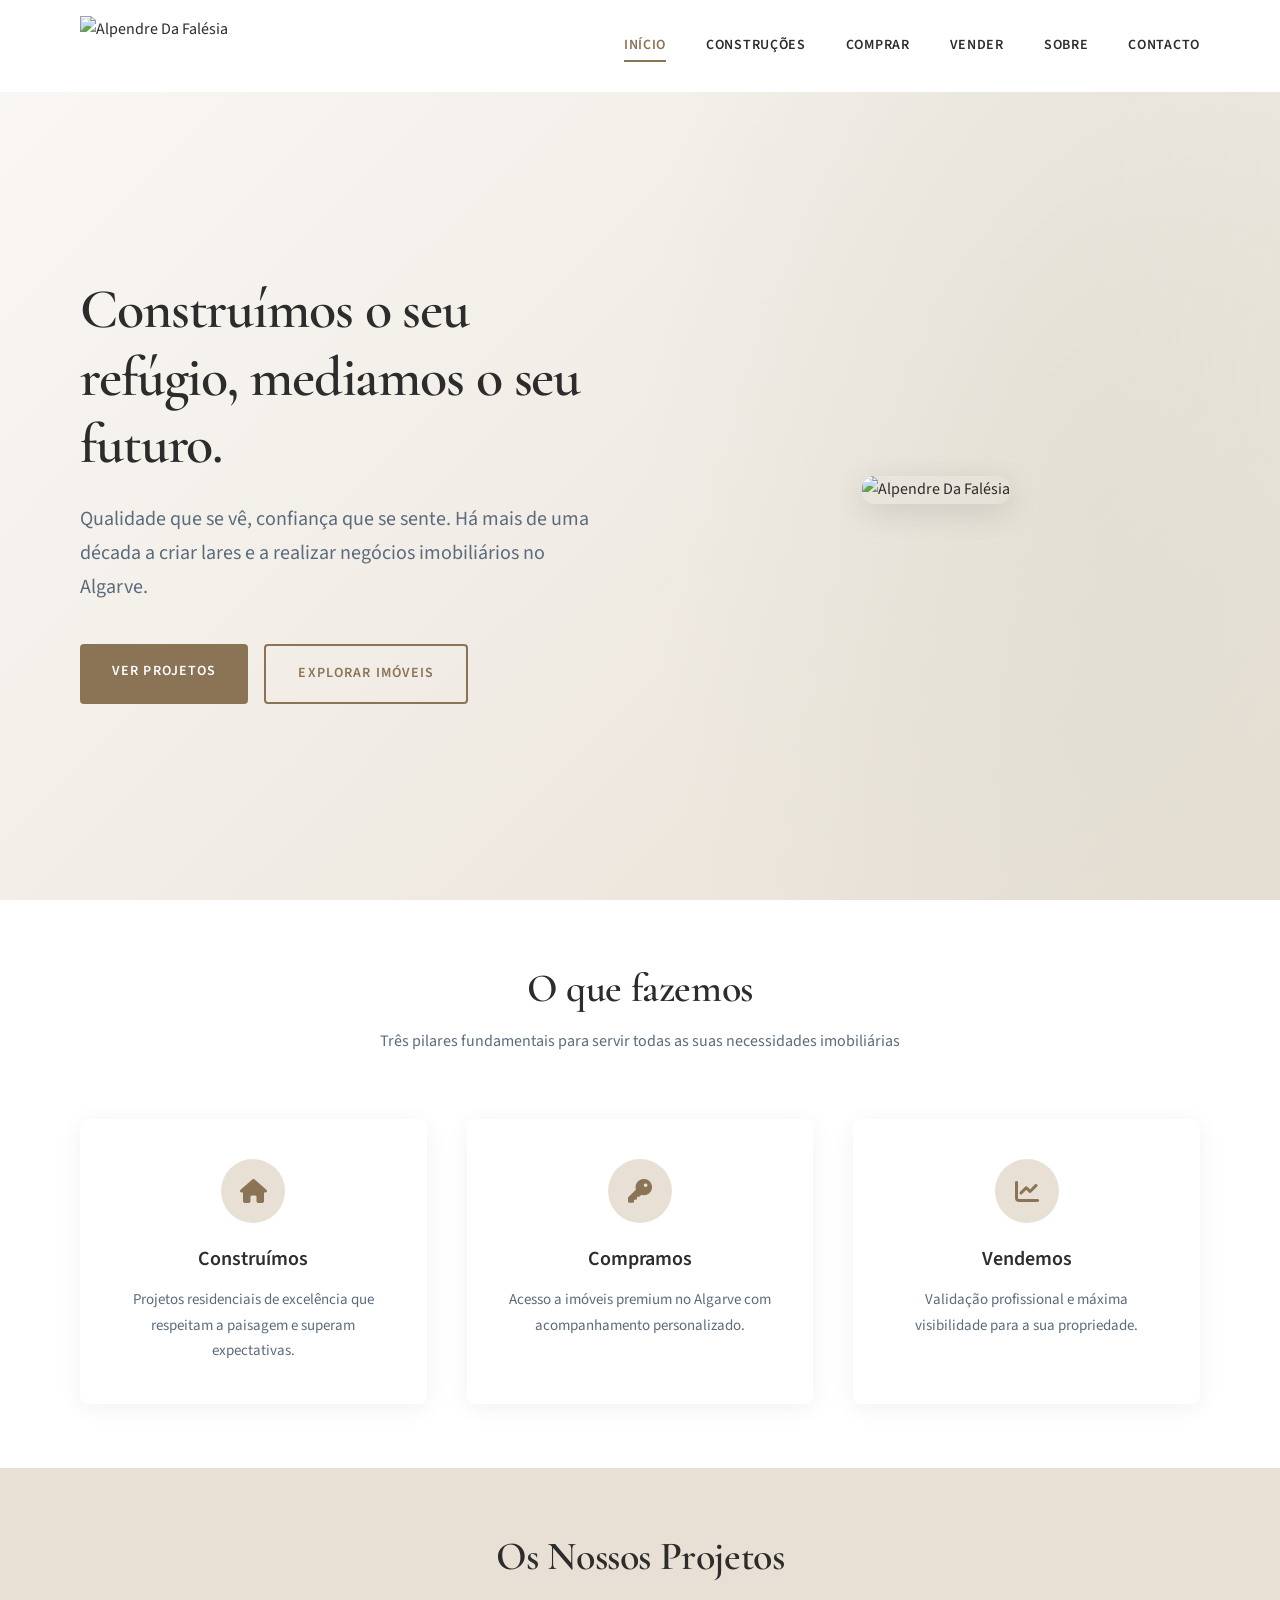
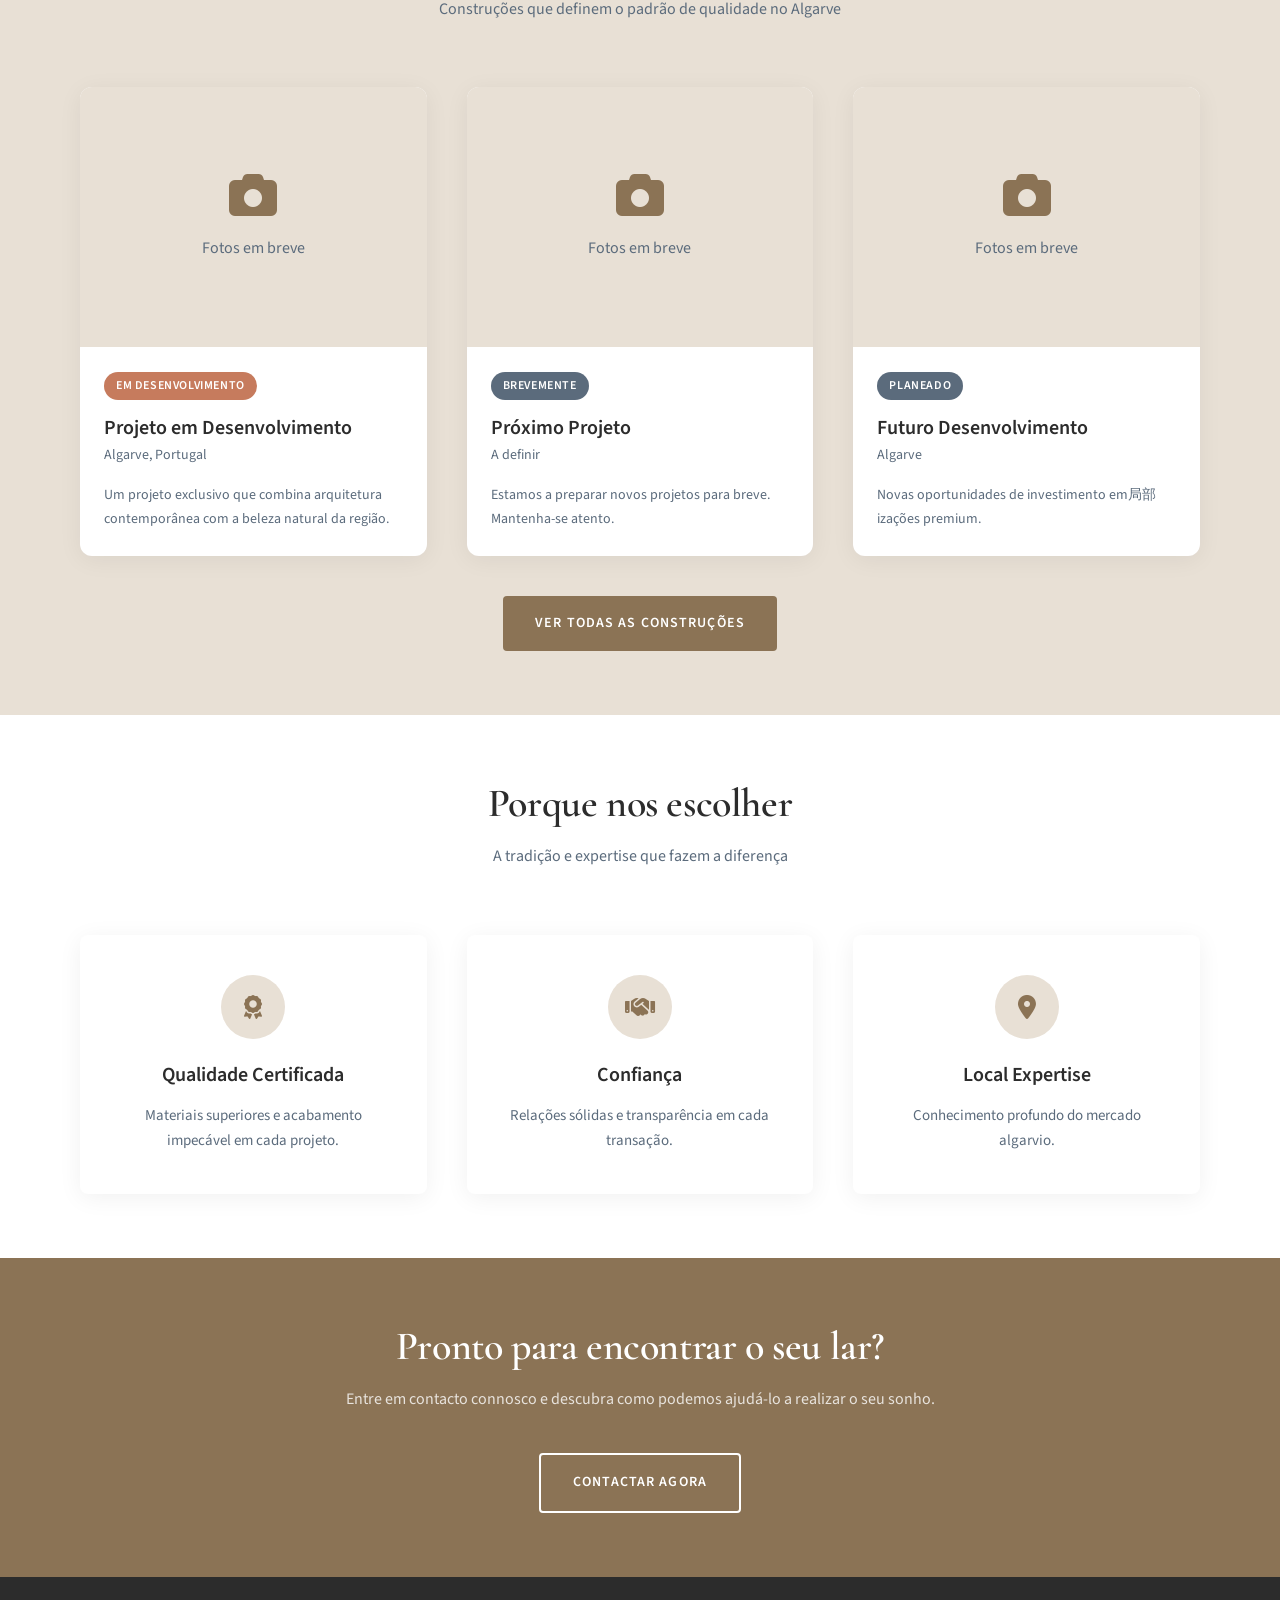
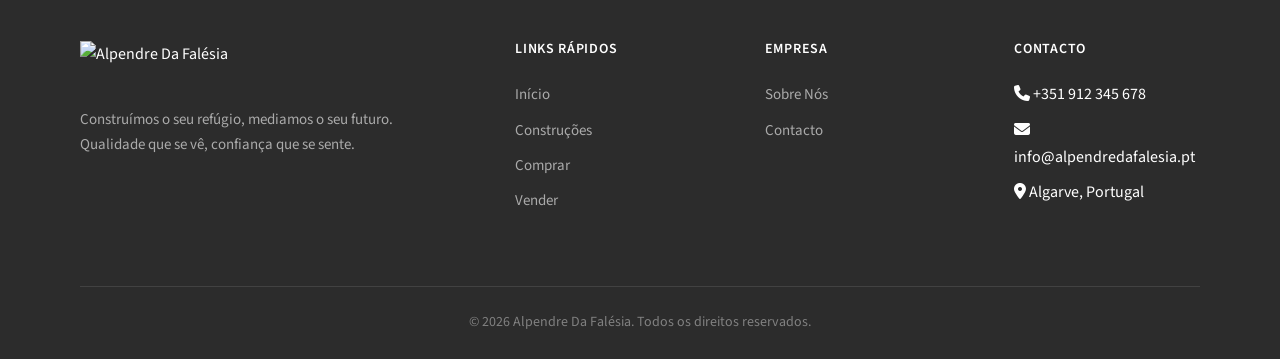
==== index.html @ 4890cd34 "Website completo - Alpendre Da Falésia" ====
<!DOCTYPE html>
<html lang="pt-PT">
<head>
    <meta charset="UTF-8">
    <meta name="viewport" content="width=device-width, initial-scale=1.0">
    <title>Alpendre Da Falésia | Tradição e Excelência Imobiliária</title>
    <meta name="description" content="Alpendre Da Falésia - Construímos o seu refúgio, mediamos o seu futuro. Imobiliária premium no Algarve, Portugal.">
    <link rel="preconnect" href="https://fonts.googleapis.com">
    <link rel="preconnect" href="https://fonts.gstatic.com" crossorigin>
    <link href="https://fonts.googleapis.com/css2?family=Cormorant+Garamond:wght@500;600&family=Source+Sans+3:wght@400;600&display=swap" rel="stylesheet">
    <link rel="stylesheet" href="https://cdnjs.cloudflare.com/ajax/libs/font-awesome/6.4.0/css/all.min.css">
    <link rel="stylesheet" href="assets/css/style.css">
</head>
<body>
    <header id="header" class="header">
        <div class="nav-container">
            <a href="index.html" class="logo">
                <img src="assets/images/logo.png" alt="Alpendre Da Falésia">
            </a>
            <nav class="nav-links">
                <a href="index.html" class="active">Início</a>
                <a href="constructions.html">Construções</a>
                <a href="buy.html">Comprar</a>
                <a href="sell.html">Vender</a>
                <a href="about.html">Sobre</a>
                <a href="contact.html">Contacto</a>
            </nav>
            <div class="menu-toggle">
                <span></span>
                <span></span>
                <span></span>
            </div>
        </div>
    </header>

    <!-- Mobile Navigation -->
    <nav class="mobile-nav">
        <span class="mobile-close">&times;</span>
        <a href="index.html">Início</a>
        <a href="constructions.html">Construções</a>
        <a href="buy.html">Comprar</a>
        <a href="sell.html">Vender</a>
        <a href="about.html">Sobre</a>
        <a href="contact.html">Contacto</a>
    </nav>

    <!-- Hero Section -->
    <section class="hero">
        <div class="hero-content">
            <div class="hero-text">
                <h1>Construímos o seu refúgio, mediamos o seu futuro.</h1>
                <p class="tagline">Qualidade que se vê, confiança que se sente. Há mais de uma década a criar lares e a realizar negócios imobiliários no Algarve.</p>
                <div class="btn-group">
                    <a href="constructions.html" class="btn btn-primary">Ver Projetos</a>
                    <a href="buy.html" class="btn btn-secondary">Explorar Imóveis</a>
                </div>
            </div>
            <div class="hero-image">
                <img src="assets/images/logo.png" alt="Alpendre Da Falésia">
            </div>
        </div>
    </section>

    <!-- Service Pillars -->
    <section class="section section-white">
        <div class="container">
            <div class="section-header reveal">
                <h2>O que fazemos</h2>
                <p>Três pilares fundamentais para servir todas as suas necessidades imobiliárias</p>
            </div>
            <div class="pillars-grid">
                <div class="pillar-card reveal">
                    <div class="icon"><i class="fas fa-home"></i></div>
                    <h4>Construímos</h4>
                    <p>Projetos residenciais de excelência que respeitam a paisagem e superam expectativas.</p>
                </div>
                <div class="pillar-card reveal">
                    <div class="icon"><i class="fas fa-key"></i></div>
                    <h4>Compramos</h4>
                    <p>Acesso a imóveis premium no Algarve com acompanhamento personalizado.</p>
                </div>
                <div class="pillar-card reveal">
                    <div class="icon"><i class="fas fa-chart-line"></i></div>
                    <h4>Vendemos</h4>
                    <p>Validação profissional e máxima visibilidade para a sua propriedade.</p>
                </div>
            </div>
        </div>
    </section>

    <!-- Featured Projects -->
    <section class="section section-sand">
        <div class="container">
            <div class="section-header reveal">
                <h2>Os Nossos Projetos</h2>
                <p>Construções que definem o padrão de qualidade no Algarve</p>
            </div>
            <div class="projects-grid">
                <div class="project-card reveal">
                    <div class="image">
                        <div class="placeholder-img">
                            <i class="fas fa-camera"></i>
                            <span>Fotos em breve</span>
                        </div>
                    </div>
                    <div class="content">
                        <span class="badge badge-ongoing">Em Desenvolvimento</span>
                        <h4>Projeto em Desenvolvimento</h4>
                        <p class="location">Algarve, Portugal</p>
                        <p class="description">Um projeto exclusivo que combina arquitetura contemporânea com a beleza natural da região.</p>
                    </div>
                </div>
                <div class="project-card reveal">
                    <div class="image">
                        <div class="placeholder-img">
                            <i class="fas fa-camera"></i>
                            <span>Fotos em breve</span>
                        </div>
                    </div>
                    <div class="content">
                        <span class="badge badge-planned">Brevemente</span>
                        <h4>Próximo Projeto</h4>
                        <p class="location">A definir</p>
                        <p class="description">Estamos a preparar novos projetos para breve. Mantenha-se atento.</p>
                    </div>
                </div>
                <div class="project-card reveal">
                    <div class="image">
                        <div class="placeholder-img">
                            <i class="fas fa-camera"></i>
                            <span>Fotos em breve</span>
                        </div>
                    </div>
                    <div class="content">
                        <span class="badge badge-planned">Planeado</span>
                        <h4>Futuro Desenvolvimento</h4>
                        <p class="location">Algarve</p>
                        <p class="description">Novas oportunidades de investimento em局部izações premium.</p>
                    </div>
                </div>
            </div>
            <div class="text-center mt-lg reveal">
                <a href="constructions.html" class="btn btn-primary">Ver Todas as Construções</a>
            </div>
        </div>
    </section>

    <!-- Why Choose Us -->
    <section class="section section-white">
        <div class="container">
            <div class="section-header reveal">
                <h2>Porque nos escolher</h2>
                <p>A tradição e expertise que fazem a diferença</p>
            </div>
            <div class="pillars-grid">
                <div class="pillar-card reveal">
                    <div class="icon"><i class="fas fa-award"></i></div>
                    <h4>Qualidade Certificada</h4>
                    <p>Materiais superiores e acabamento impecável em cada projeto.</p>
                </div>
                <div class="pillar-card reveal">
                    <div class="icon"><i class="fas fa-handshake"></i></div>
                    <h4>Confiança</h4>
                    <p>Relações sólidas e transparência em cada transação.</p>
                </div>
                <div class="pillar-card reveal">
                    <div class="icon"><i class="fas fa-map-marker-alt"></i></div>
                    <h4>Local Expertise</h4>
                    <p>Conhecimento profundo do mercado algarvio.</p>
                </div>
            </div>
        </div>
    </section>

    <!-- CTA Section -->
    <section class="cta-section">
        <div class="container">
            <h2>Pronto para encontrar o seu lar?</h2>
            <p>Entre em contacto connosco e descubra como podemos ajudá-lo a realizar o seu sonho.</p>
            <a href="contact.html" class="btn btn-secondary" style="border-color: white; color: white;">Contactar Agora</a>
        </div>
    </section>

    <!-- Footer -->
    <footer class="footer">
        <div class="container">
            <div class="footer-grid">
                <div class="footer-brand">
                    <img src="assets/images/logo.png" alt="Alpendre Da Falésia" style="height: 50px; margin-bottom: 16px;">
                    <p>Construímos o seu refúgio, mediamos o seu futuro. Qualidade que se vê, confiança que se sente.</p>
                </div>
                <div class="footer-col">
                    <h5>Links Rápidos</h5>
                    <ul>
                        <li><a href="index.html">Início</a></li>
                        <li><a href="constructions.html">Construções</a></li>
                        <li><a href="buy.html">Comprar</a></li>
                        <li><a href="sell.html">Vender</a></li>
                    </ul>
                </div>
                <div class="footer-col">
                    <h5>Empresa</h5>
                    <ul>
                        <li><a href="about.html">Sobre Nós</a></li>
                        <li><a href="contact.html">Contacto</a></li>
                    </ul>
                </div>
                <div class="footer-col">
                    <h5>Contacto</h5>
                    <ul>
                        <li><i class="fas fa-phone"></i> +351 912 345 678</li>
                        <li><i class="fas fa-envelope"></i> info@alpendredafalesia.pt</li>
                        <li><i class="fas fa-map-marker-alt"></i> Algarve, Portugal</li>
                    </ul>
                </div>
            </div>
            <div class="footer-bottom">
                <p>&copy; <span id="currentYear">2024</span> Alpendre Da Falésia. Todos os direitos reservados.</p>
            </div>
        </div>
    </footer>

    <script src="assets/js/main.js"></script>
</body>
</html>
---- assets/css/style.css ----
/* ========================================
   ALPENDRE DA FALÉSIA - Main Stylesheet
   ======================================== */

/* CSS Variables */
:root {
  --color-charcoal: #2C2C2C;
  --color-stone: #8B7355;
  --color-sand: #E8E0D5;
  --color-white: #FFFFFF;
  --color-sea-mist: #A8B5A0;
  --color-terracotta: #C67B5D;
  --color-slate: #5B6B7C;
  --color-ivory: #FAF8F5;

  --space-xs: 8px;
  --space-sm: 16px;
  --space-md: 24px;
  --space-lg: 40px;
  --space-xl: 64px;
  --space-2xl: 96px;
  --space-3xl: 128px;

  --font-heading: 'Cormorant Garamond', Georgia, serif;
  --font-body: 'Source Sans 3', 'Helvetica Neue', sans-serif;

  --shadow-card: 0 4px 24px rgba(0,0,0,0.06);
  --shadow-hover: 0 8px 32px rgba(0,0,0,0.12);
  --radius-sm: 4px;
  --radius-md: 8px;
  --radius-lg: 12px;
}

/* Reset & Base */
*, *::before, *::after {
  box-sizing: border-box;
  margin: 0;
  padding: 0;
}

html {
  scroll-behavior: smooth;
}

body {
  font-family: var(--font-body);
  font-size: 16px;
  line-height: 1.7;
  color: var(--color-charcoal);
  background: var(--color-ivory);
  -webkit-font-smoothing: antialiased;
}

img {
  max-width: 100%;
  height: auto;
  display: block;
}

a {
  text-decoration: none;
  color: inherit;
}

ul, ol {
  list-style: none;
}

/* Typography */
h1, h2, h3, h4, h5, h6 {
  font-family: var(--font-heading);
  font-weight: 600;
  line-height: 1.2;
  color: var(--color-charcoal);
}

h1 { font-size: 3.5rem; letter-spacing: -0.02em; }
h2 { font-size: 2.5rem; letter-spacing: -0.01em; }
h3 { font-size: 1.75rem; }
h4 { font-size: 1.25rem; font-family: var(--font-body); font-weight: 600; }

.container {
  max-width: 1280px;
  margin: 0 auto;
  padding: 0 80px;
}

@media (max-width: 1199px) {
  .container { padding: 0 48px; }
}

@media (max-width: 767px) {
  .container { padding: 0 24px; }
  h1 { font-size: 2.25rem; }
  h2 { font-size: 1.75rem; }
  h3 { font-size: 1.25rem; }
}

/* ========================================
   HEADER & NAVIGATION
   ======================================== */
.header {
  position: fixed;
  top: 0;
  left: 0;
  right: 0;
  z-index: 1000;
  background: var(--color-white);
  transition: box-shadow 0.3s ease;
}

.header.scrolled {
  box-shadow: 0 2px 20px rgba(0,0,0,0.08);
}

.nav-container {
  display: flex;
  align-items: center;
  justify-content: space-between;
  padding: var(--space-sm) 80px;
}

.logo img {
  height: 60px;
  width: auto;
}

.nav-links {
  display: flex;
  gap: var(--space-lg);
}

.nav-links a {
  font-size: 0.875rem;
  font-weight: 600;
  text-transform: uppercase;
  letter-spacing: 0.05em;
  color: var(--color-charcoal);
  position: relative;
  padding: 4px 0;
  transition: color 0.2s;
}

.nav-links a::after {
  content: '';
  position: absolute;
  bottom: 0;
  left: 0;
  width: 0;
  height: 2px;
  background: var(--color-stone);
  transition: width 0.3s ease;
}

.nav-links a:hover,
.nav-links a.active {
  color: var(--color-stone);
}

.nav-links a:hover::after,
.nav-links a.active::after {
  width: 100%;
}

/* Mobile Menu */
.menu-toggle {
  display: none;
  flex-direction: column;
  gap: 5px;
  cursor: pointer;
  padding: 8px;
}

.menu-toggle span {
  display: block;
  width: 24px;
  height: 2px;
  background: var(--color-charcoal);
  transition: all 0.3s;
}

.mobile-nav {
  display: none;
  position: fixed;
  top: 0;
  left: 0;
  right: 0;
  bottom: 0;
  background: var(--color-white);
  flex-direction: column;
  align-items: center;
  justify-content: center;
  gap: var(--space-lg);
  z-index: 999;
}

.mobile-nav.active {
  display: flex;
}

.mobile-nav a {
  font-size: 1.5rem;
  font-family: var(--font-heading);
  font-weight: 600;
  text-transform: uppercase;
  letter-spacing: 0.05em;
}

.mobile-close {
  position: absolute;
  top: 24px;
  right: 24px;
  font-size: 2rem;
  cursor: pointer;
  color: var(--color-charcoal);
}

@media (max-width: 900px) {
  .nav-links { display: none; }
  .menu-toggle { display: flex; }
}

/* ========================================
   BUTTONS
   ======================================== */
.btn {
  display: inline-block;
  padding: 16px 32px;
  font-family: var(--font-body);
  font-size: 0.875rem;
  font-weight: 600;
  text-transform: uppercase;
  letter-spacing: 0.08em;
  border-radius: var(--radius-sm);
  cursor: pointer;
  transition: all 0.2s ease;
  border: none;
  text-align: center;
}

.btn-primary {
  background: var(--color-stone);
  color: var(--color-white);
}

.btn-primary:hover {
  background: #7a6548;
  box-shadow: 0 4px 16px rgba(139,115,85,0.3);
}

.btn-secondary {
  background: transparent;
  color: var(--color-stone);
  border: 2px solid var(--color-stone);
}

.btn-secondary:hover {
  background: var(--color-stone);
  color: var(--color-white);
}

.btn-group {
  display: flex;
  gap: var(--space-sm);
  flex-wrap: wrap;
}

/* ========================================
   HERO SECTION
   ======================================== */
.hero {
  min-height: 100vh;
  display: flex;
  align-items: center;
  padding-top: 80px;
  background: linear-gradient(135deg, var(--color-ivory) 0%, var(--color-sand) 100%);
  position: relative;
  overflow: hidden;
}

.hero::before {
  content: '';
  position: absolute;
  top: -50%;
  right: -20%;
  width: 70%;
  height: 200%;
  background: radial-gradient(ellipse, rgba(168,181,160,0.15) 0%, transparent 70%);
  pointer-events: none;
}

.hero-content {
  max-width: 1280px;
  margin: 0 auto;
  padding: var(--space-2xl) 80px;
  display: grid;
  grid-template-columns: 1fr 1fr;
  gap: var(--space-xl);
  align-items: center;
}

.hero-text h1 {
  margin-bottom: var(--space-md);
  opacity: 0;
  transform: translateY(30px);
  animation: fadeUp 0.8s ease forwards;
}

.hero-text .tagline {
  font-size: 1.25rem;
  color: var(--color-slate);
  margin-bottom: var(--space-lg);
  opacity: 0;
  transform: translateY(30px);
  animation: fadeUp 0.8s ease 0.1s forwards;
}

.hero-text .btn-group {
  opacity: 0;
  transform: translateY(30px);
  animation: fadeUp 0.8s ease 0.2s forwards;
}

.hero-image {
  display: flex;
  justify-content: center;
  align-items: center;
  opacity: 0;
  transform: translateX(30px);
  animation: fadeRight 0.8s ease 0.3s forwards;
}

.hero-image img {
  max-width: 100%;
  border-radius: var(--radius-lg);
  box-shadow: var(--shadow-hover);
}

@keyframes fadeUp {
  to {
    opacity: 1;
    transform: translateY(0);
  }
}

@keyframes fadeRight {
  to {
    opacity: 1;
    transform: translateX(0);
  }
}

@media (max-width: 900px) {
  .hero-content {
    grid-template-columns: 1fr;
    padding: var(--space-xl) 24px;
    text-align: center;
  }

  .hero-image {
    order: -1;
  }

  .hero-image img {
    max-width: 80%;
  }

  .btn-group {
    justify-content: center;
  }
}

/* ========================================
   SECTION STYLES
   ======================================== */
.section {
  padding: var(--space-xl) 0;
}

.section-white {
  background: var(--color-white);
}

.section-sand {
  background: var(--color-sand);
}

.section-header {
  text-align: center;
  margin-bottom: var(--space-xl);
}

.section-header h2 {
  margin-bottom: var(--space-sm);
}

.section-header p {
  color: var(--color-slate);
  max-width: 600px;
  margin: 0 auto;
}

/* ========================================
   SERVICE PILLARS
   ======================================== */
.pillars-grid {
  display: grid;
  grid-template-columns: repeat(3, 1fr);
  gap: var(--space-lg);
}

.pillar-card {
  background: var(--color-white);
  border-radius: var(--radius-md);
  padding: var(--space-lg);
  text-align: center;
  box-shadow: var(--shadow-card);
  transition: all 0.3s ease;
}

.pillar-card:hover {
  transform: translateY(-4px);
  box-shadow: var(--shadow-hover);
}

.pillar-card .icon {
  width: 64px;
  height: 64px;
  background: var(--color-sand);
  border-radius: 50%;
  display: flex;
  align-items: center;
  justify-content: center;
  margin: 0 auto var(--space-md);
  color: var(--color-stone);
  font-size: 1.5rem;
}

.pillar-card h4 {
  margin-bottom: var(--space-sm);
}

.pillar-card p {
  color: var(--color-slate);
  font-size: 0.9375rem;
}

@media (max-width: 900px) {
  .pillars-grid {
    grid-template-columns: 1fr;
    gap: var(--space-md);
  }
}

/* ========================================
   PROJECT CARDS
   ======================================== */
.projects-grid {
  display: grid;
  grid-template-columns: repeat(3, 1fr);
  gap: var(--space-lg);
}

.project-card {
  background: var(--color-white);
  border-radius: var(--radius-lg);
  overflow: hidden;
  box-shadow: var(--shadow-card);
  transition: all 0.3s ease;
}

.project-card:hover {
  transform: translateY(-4px);
  box-shadow: var(--shadow-hover);
}

.project-card .image {
  aspect-ratio: 4/3;
  background: var(--color-sand);
  display: flex;
  align-items: center;
  justify-content: center;
  overflow: hidden;
}

.project-card .image img {
  width: 100%;
  height: 100%;
  object-fit: cover;
  transition: transform 0.3s ease;
}

.project-card:hover .image img {
  transform: scale(1.03);
}

.project-card .placeholder-img {
  display: flex;
  flex-direction: column;
  align-items: center;
  justify-content: center;
  color: var(--color-slate);
  padding: var(--space-md);
  text-align: center;
  background: var(--color-sand);
  width: 100%;
  height: 100%;
}

.project-card .placeholder-img i {
  font-size: 3rem;
  margin-bottom: var(--space-sm);
  color: var(--color-stone);
}

.project-card .content {
  padding: var(--space-md);
}

.project-card .badge {
  display: inline-block;
  padding: 4px 12px;
  border-radius: 20px;
  font-size: 0.75rem;
  font-weight: 600;
  text-transform: uppercase;
  letter-spacing: 0.05em;
  margin-bottom: var(--space-sm);
}

.badge-completed {
  background: var(--color-sea-mist);
  color: var(--color-white);
}

.badge-ongoing {
  background: var(--color-terracotta);
  color: var(--color-white);
}

.badge-planned {
  background: var(--color-slate);
  color: var(--color-white);
}

.project-card h4 {
  margin-bottom: 4px;
}

.project-card .location {
  color: var(--color-slate);
  font-size: 0.875rem;
  margin-bottom: var(--space-sm);
}

.project-card .description {
  color: var(--color-slate);
  font-size: 0.875rem;
  display: -webkit-box;
  -webkit-line-clamp: 2;
  -webkit-box-orient: vertical;
  overflow: hidden;
}

@media (max-width: 900px) {
  .projects-grid {
    grid-template-columns: 1fr;
  }
}

/* ========================================
   CONTACT INFO
   ======================================== */
.contact-info {
  display: grid;
  grid-template-columns: repeat(3, 1fr);
  gap: var(--space-lg);
  text-align: center;
}

.contact-item {
  padding: var(--space-md);
}

.contact-item .icon {
  width: 56px;
  height: 56px;
  background: var(--color-stone);
  color: var(--color-white);
  border-radius: 50%;
  display: flex;
  align-items: center;
  justify-content: center;
  margin: 0 auto var(--space-sm);
  font-size: 1.25rem;
}

.contact-item h4 {
  margin-bottom: var(--space-xs);
}

.contact-item p {
  color: var(--color-slate);
}

@media (max-width: 767px) {
  .contact-info {
    grid-template-columns: 1fr;
  }
}

/* ========================================
   FORMS
   ======================================== */
.form-group {
  margin-bottom: var(--space-md);
}

.form-group label {
  display: block;
  font-size: 0.875rem;
  font-weight: 600;
  text-transform: uppercase;
  letter-spacing: 0.05em;
  color: var(--color-slate);
  margin-bottom: var(--space-xs);
}

.form-group input,
.form-group textarea,
.form-group select {
  width: 100%;
  padding: 16px;
  font-family: var(--font-body);
  font-size: 1rem;
  border: 1px solid #DDD;
  border-radius: var(--radius-sm);
  background: var(--color-white);
  transition: border-color 0.2s;
}

.form-group input:focus,
.form-group textarea:focus,
.form-group select:focus {
  outline: none;
  border-color: var(--color-stone);
  box-shadow: 0 0 0 2px rgba(139,115,85,0.1);
}

.form-group textarea {
  min-height: 120px;
  resize: vertical;
}

/* ========================================
   PROPERTY CARDS
   ======================================== */
.properties-grid {
  display: grid;
  grid-template-columns: repeat(3, 1fr);
  gap: var(--space-lg);
}

.property-card {
  background: var(--color-white);
  border-radius: var(--radius-lg);
  overflow: hidden;
  box-shadow: var(--shadow-card);
  transition: all 0.3s ease;
}

.property-card:hover {
  transform: translateY(-4px);
  box-shadow: var(--shadow-hover);
}

.property-card .image {
  aspect-ratio: 4/3;
  background: var(--color-sand);
  position: relative;
  overflow: hidden;
}

.property-card .image img {
  width: 100%;
  height: 100%;
  object-fit: cover;
  transition: transform 0.3s ease;
}

.property-card:hover .image img {
  transform: scale(1.03);
}

.property-card .location-badge {
  position: absolute;
  top: var(--space-sm);
  left: var(--space-sm);
  background: var(--color-charcoal);
  color: var(--color-white);
  padding: 4px 12px;
  border-radius: 20px;
  font-size: 0.75rem;
  font-weight: 600;
}

.property-card .content {
  padding: var(--space-md);
}

.property-card .price {
  font-family: var(--font-heading);
  font-size: 1.5rem;
  font-weight: 600;
  color: var(--color-stone);
  margin-bottom: var(--space-xs);
}

.property-card h4 {
  margin-bottom: 4px;
}

.property-card .meta {
  color: var(--color-slate);
  font-size: 0.875rem;
  margin-bottom: var(--space-sm);
}

@media (max-width: 900px) {
  .properties-grid {
    grid-template-columns: 1fr;
  }
}

/* ========================================
   VALUE PROPS (Sell Page)
   ======================================== */
.value-grid {
  display: grid;
  grid-template-columns: repeat(2, 1fr);
  gap: var(--space-lg);
}

.value-item {
  display: flex;
  gap: var(--space-md);
  align-items: flex-start;
}

.value-item .icon {
  flex-shrink: 0;
  width: 48px;
  height: 48px;
  background: var(--color-sand);
  border-radius: 50%;
  display: flex;
  align-items: center;
  justify-content: center;
  color: var(--color-stone);
}

.value-item h4 {
  margin-bottom: 4px;
}

.value-item p {
  color: var(--color-slate);
  font-size: 0.9375rem;
}

@media (max-width: 767px) {
  .value-grid {
    grid-template-columns: 1fr;
  }
}

/* ========================================
   FOOTER
   ======================================== */
.footer {
  background: var(--color-charcoal);
  color: var(--color-white);
  padding: var(--space-xl) 0 var(--space-md);
}

.footer-grid {
  display: grid;
  grid-template-columns: 2fr 1fr 1fr 1fr;
  gap: var(--space-xl);
  margin-bottom: var(--space-xl);
}

.footer-brand p {
  color: rgba(255,255,255,0.6);
  margin-top: var(--space-sm);
  font-size: 0.9375rem;
}

.footer-col h5 {
  color: var(--color-white);
  font-family: var(--font-body);
  font-size: 0.875rem;
  font-weight: 600;
  text-transform: uppercase;
  letter-spacing: 0.05em;
  margin-bottom: var(--space-md);
}

.footer-col ul li {
  margin-bottom: var(--space-xs);
}

.footer-col a {
  color: rgba(255,255,255,0.6);
  font-size: 0.9375rem;
  transition: color 0.2s;
}

.footer-col a:hover {
  color: var(--color-white);
}

.footer-bottom {
  border-top: 1px solid rgba(255,255,255,0.1);
  padding-top: var(--space-md);
  text-align: center;
  color: rgba(255,255,255,0.4);
  font-size: 0.875rem;
}

@media (max-width: 900px) {
  .footer-grid {
    grid-template-columns: 1fr 1fr;
    gap: var(--space-lg);
  }
}

@media (max-width: 567px) {
  .footer-grid {
    grid-template-columns: 1fr;
  }
}

/* ========================================
   PAGE HEADER (Inner Pages)
   ======================================== */
.page-header {
  padding: 160px 0 80px;
  background: var(--color-sand);
  text-align: center;
}

.page-header h1 {
  margin-bottom: var(--space-sm);
}

.page-header p {
  color: var(--color-slate);
  max-width: 600px;
  margin: 0 auto;
}

/* ========================================
   CONTENT SECTION
   ======================================== */
.content-section {
  max-width: 800px;
  margin: 0 auto;
}

.content-section h3 {
  margin-top: var(--space-xl);
  margin-bottom: var(--space-sm);
}

.content-section h3:first-child {
  margin-top: 0;
}

.content-section p {
  margin-bottom: var(--space-md);
  color: var(--color-slate);
}

/* ========================================
   CTA SECTION
   ======================================== */
.cta-section {
  background: var(--color-stone);
  color: var(--color-white);
  text-align: center;
  padding: var(--space-xl) 0;
}

.cta-section h2 {
  color: var(--color-white);
  margin-bottom: var(--space-sm);
}

.cta-section p {
  color: rgba(255,255,255,0.8);
  margin-bottom: var(--space-lg);
  max-width: 600px;
  margin-left: auto;
  margin-right: auto;
}

/* ========================================
   SCROLL ANIMATIONS
   ======================================== */
.reveal {
  opacity: 0;
  transform: translateY(20px);
  transition: opacity 0.5s ease, transform 0.5s ease;
}

.reveal.visible {
  opacity: 1;
  transform: translateY(0);
}

/* ========================================
   UTILITIES
   ======================================== */
.text-center { text-align: center; }
.mb-0 { margin-bottom: 0; }
.mb-sm { margin-bottom: var(--space-sm); }
.mb-md { margin-bottom: var(--space-md); }
.mb-lg { margin-bottom: var(--space-lg); }
.mt-lg { margin-top: var(--space-lg); }
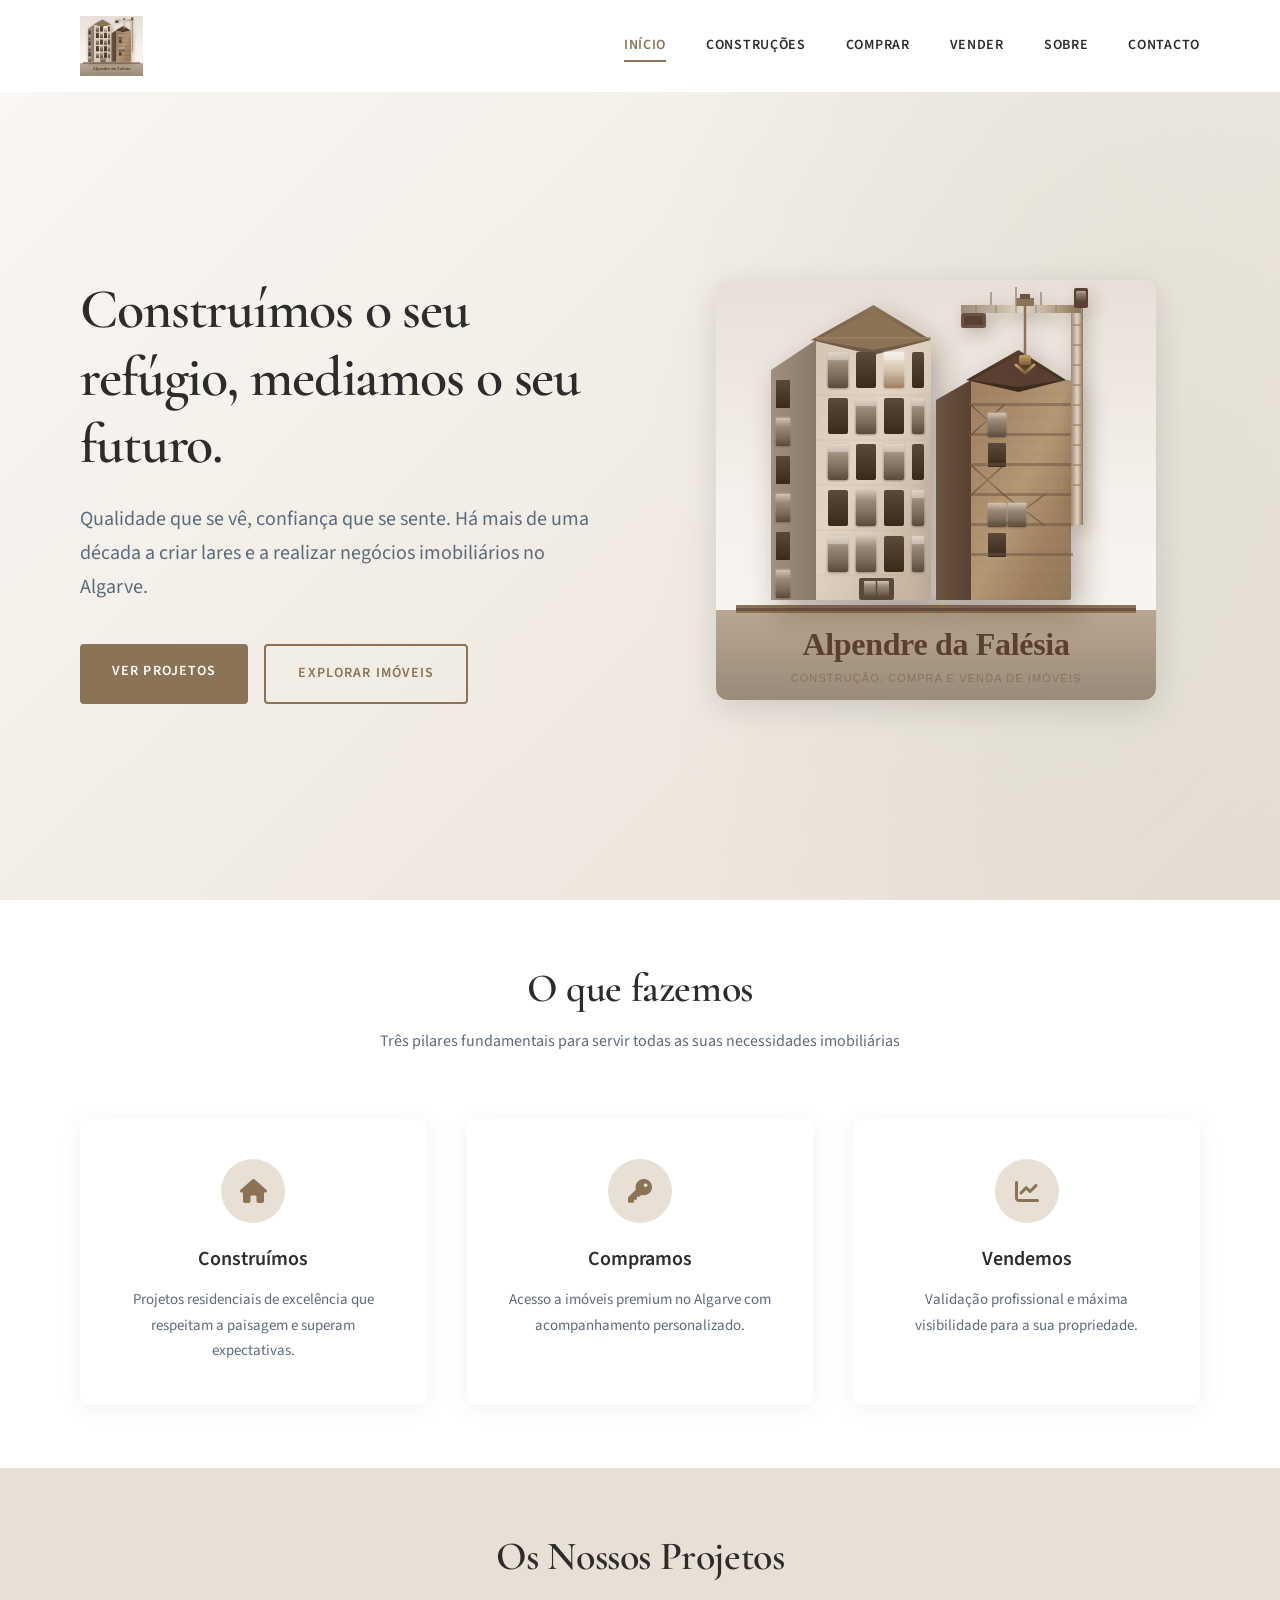
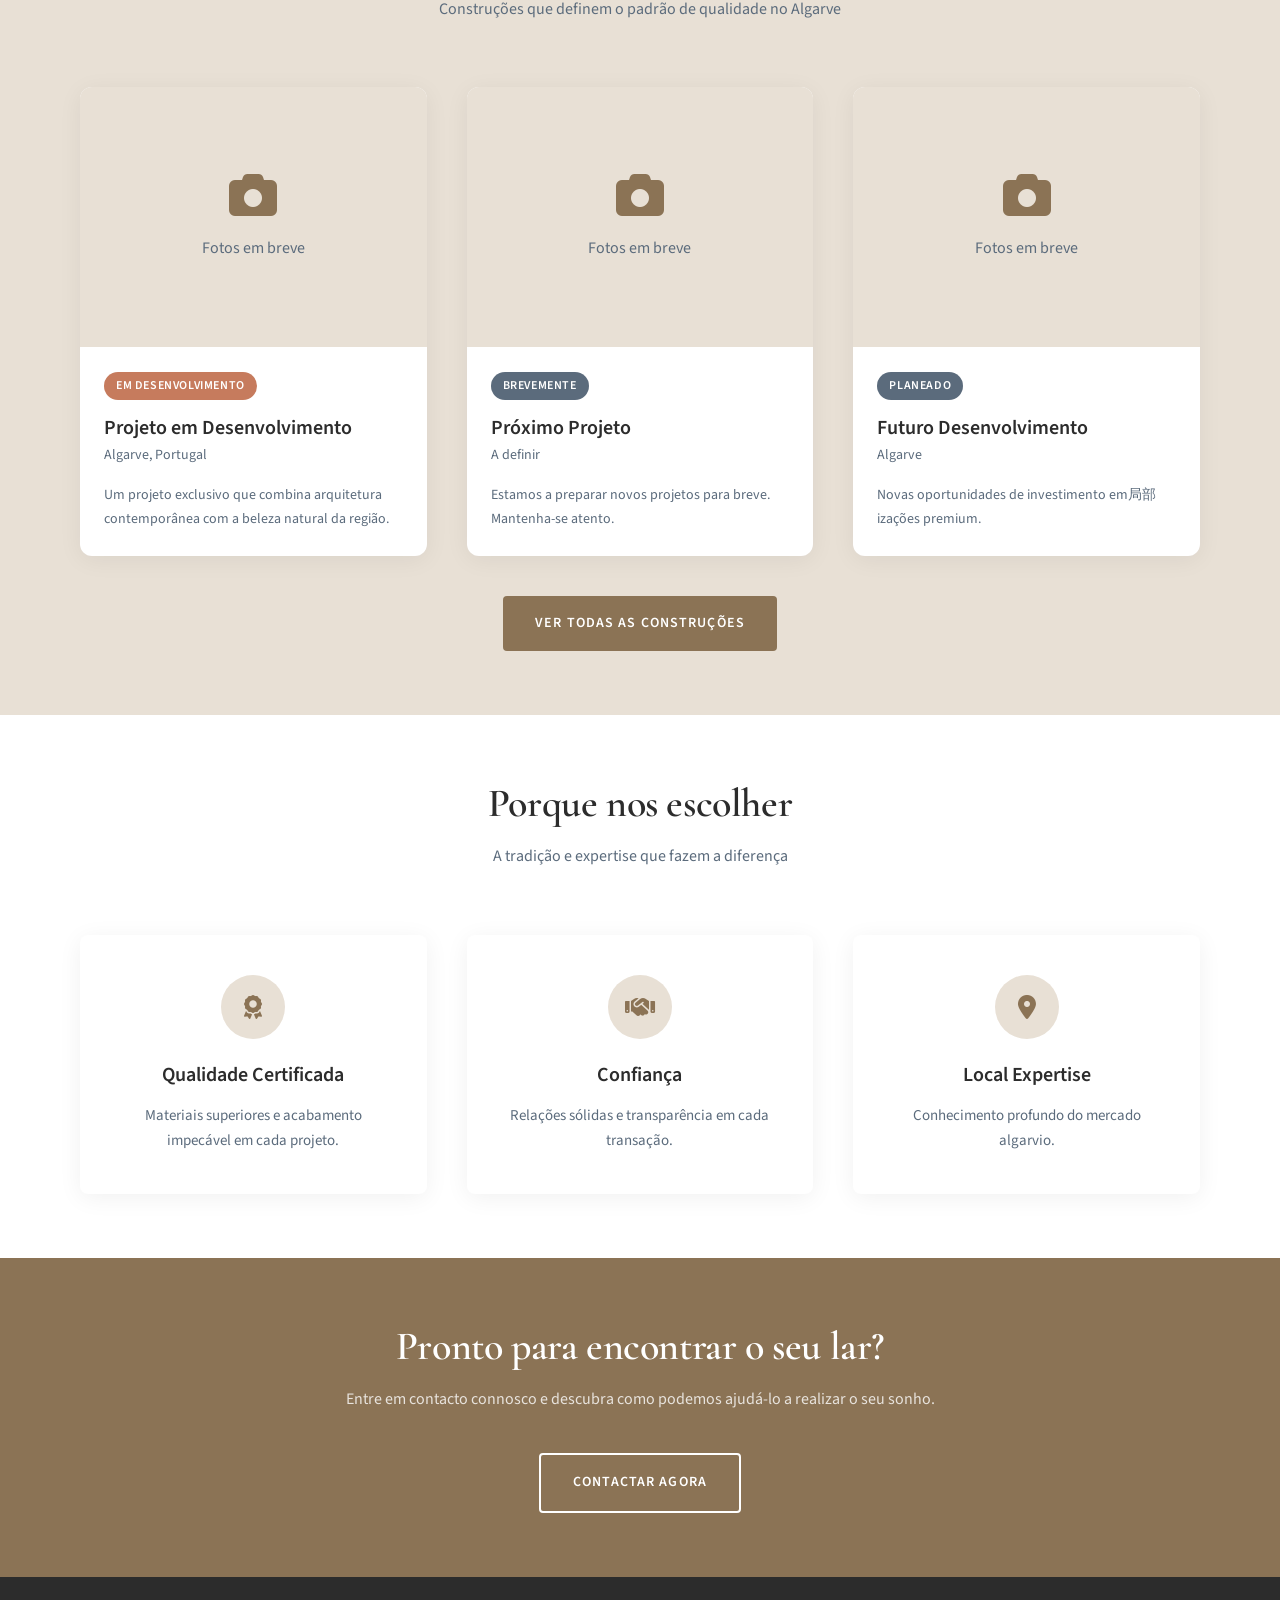
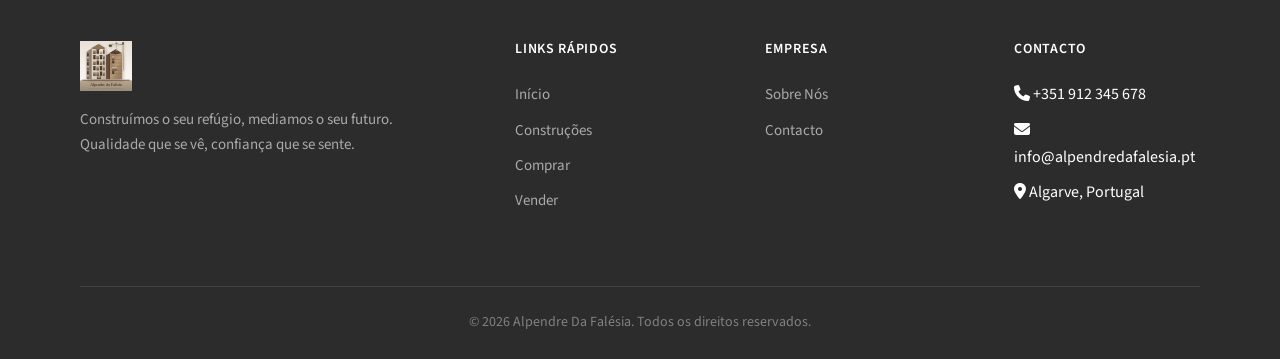
==== commit a51d45c0: "Use logo.svg instead of broken logo.png" ====
--- a/index.html
+++ b/index.html
@@ -15,7 +15,7 @@
     <header id="header" class="header">
         <div class="nav-container">
             <a href="index.html" class="logo">
-                <img src="assets/images/logo.png" alt="Alpendre Da Falésia">
+                <img src="assets/images/logo.svg" alt="Alpendre Da Falésia">
             </a>
             <nav class="nav-links">
                 <a href="index.html" class="active">Início</a>
@@ -56,7 +56,7 @@
                 </div>
             </div>
             <div class="hero-image">
-                <img src="assets/images/logo.png" alt="Alpendre Da Falésia">
+                <img src="assets/images/logo.svg" alt="Alpendre Da Falésia">
             </div>
         </div>
     </section>
@@ -186,7 +186,7 @@
         <div class="container">
             <div class="footer-grid">
                 <div class="footer-brand">
-                    <img src="assets/images/logo.png" alt="Alpendre Da Falésia" style="height: 50px; margin-bottom: 16px;">
+                    <img src="assets/images/logo.svg" alt="Alpendre Da Falésia" style="height: 50px; margin-bottom: 16px;">
                     <p>Construímos o seu refúgio, mediamos o seu futuro. Qualidade que se vê, confiança que se sente.</p>
                 </div>
                 <div class="footer-col">
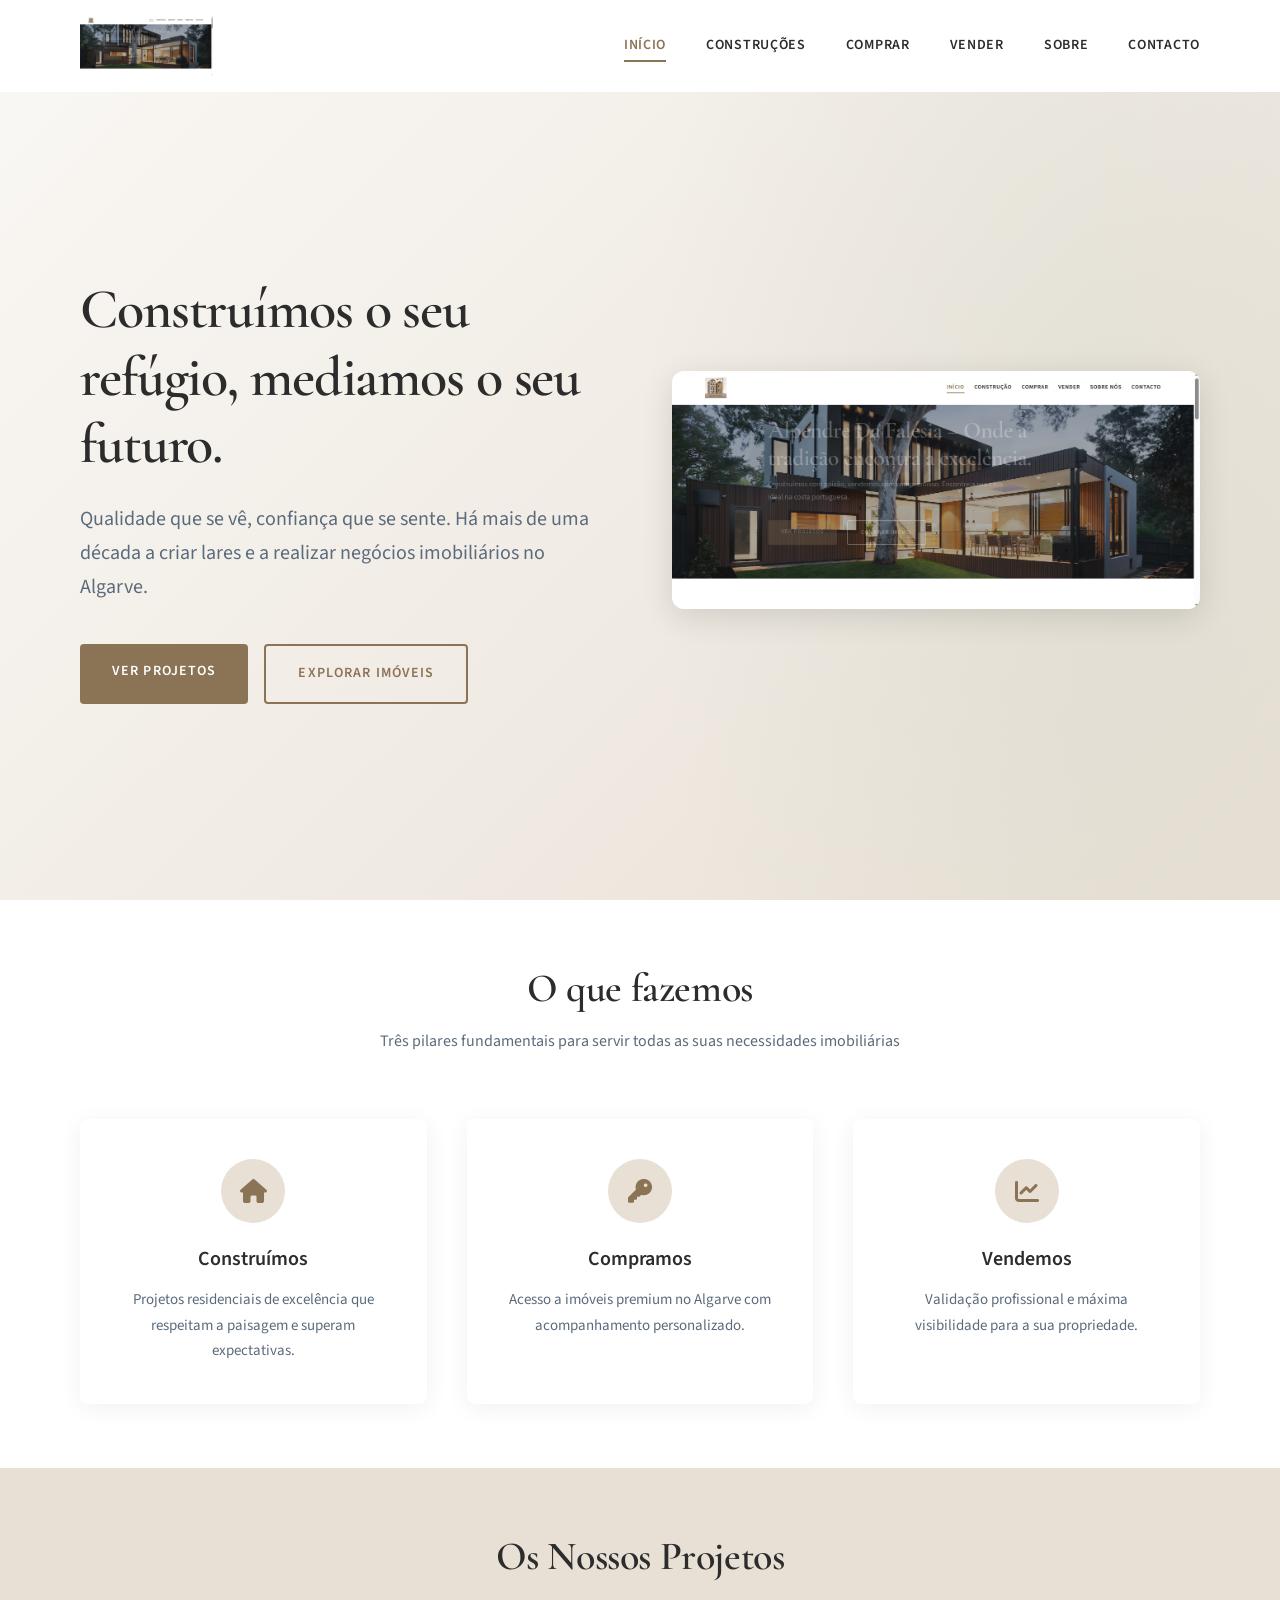
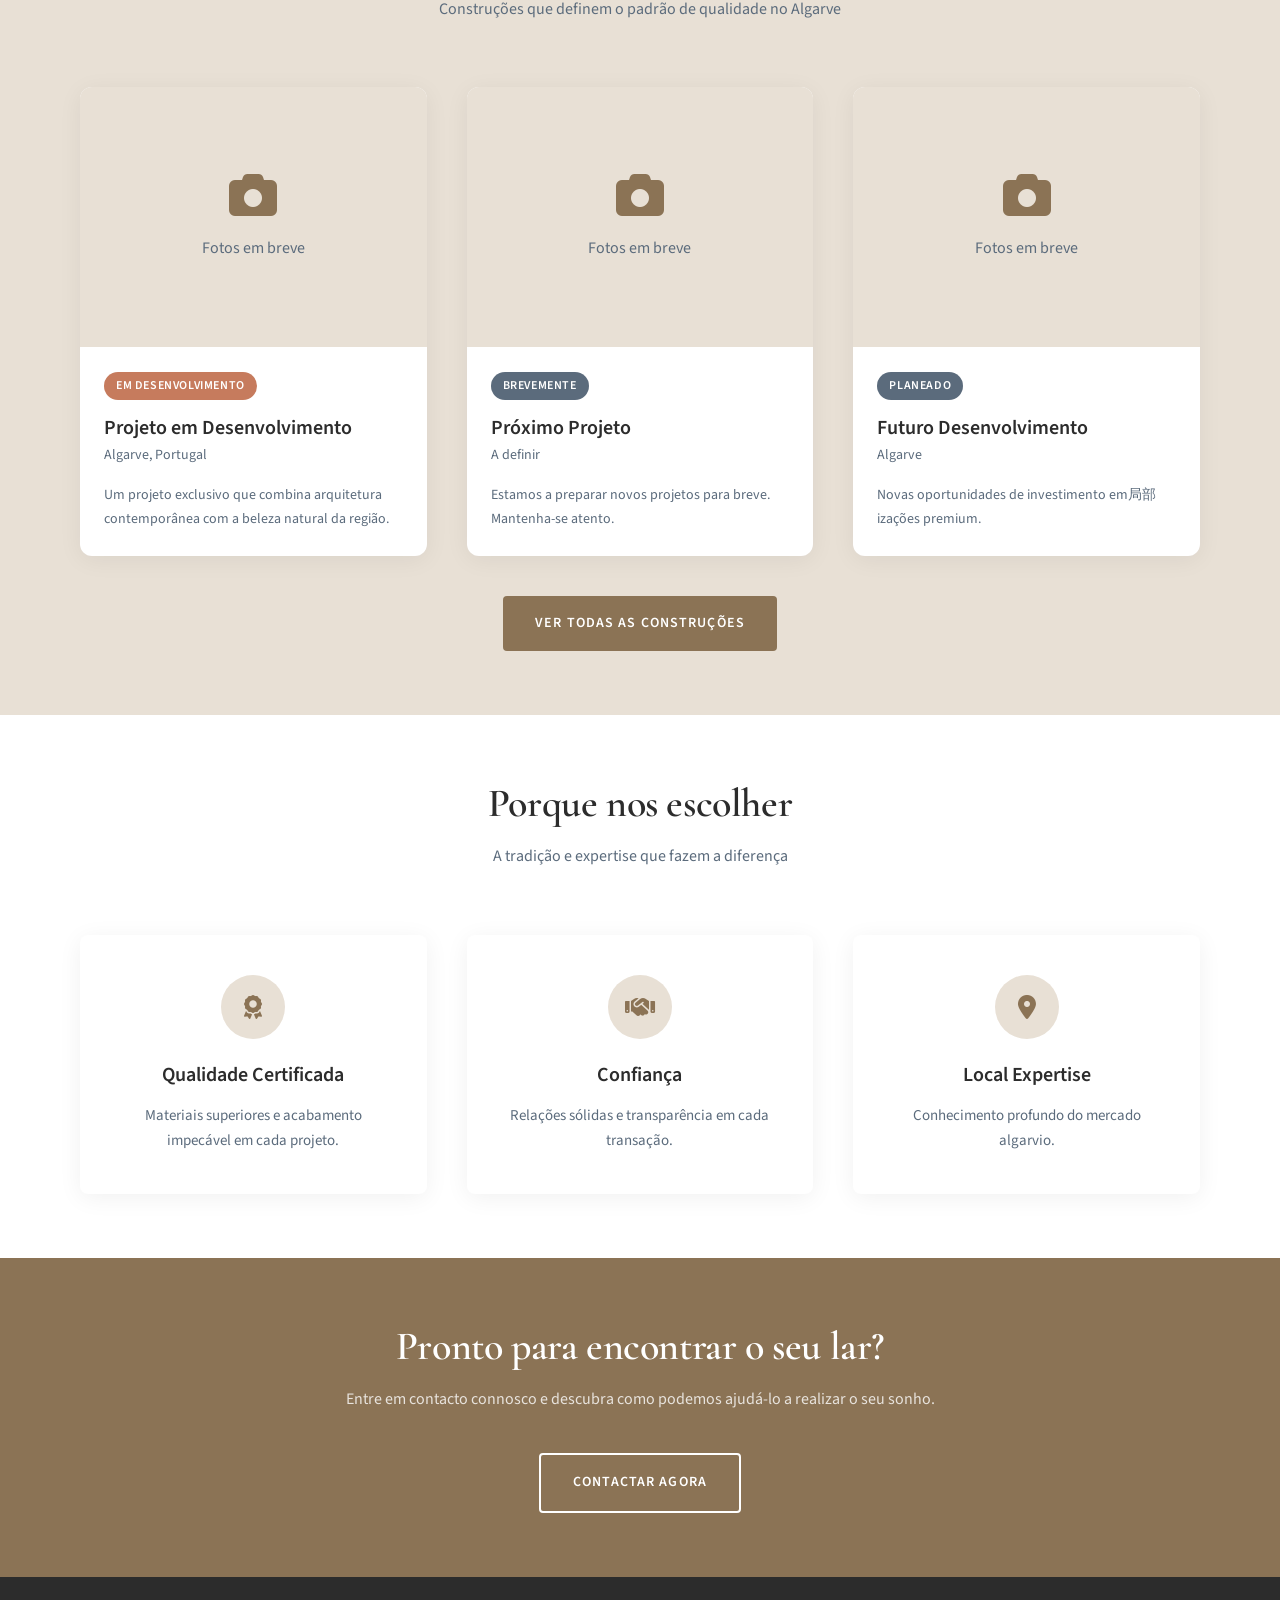
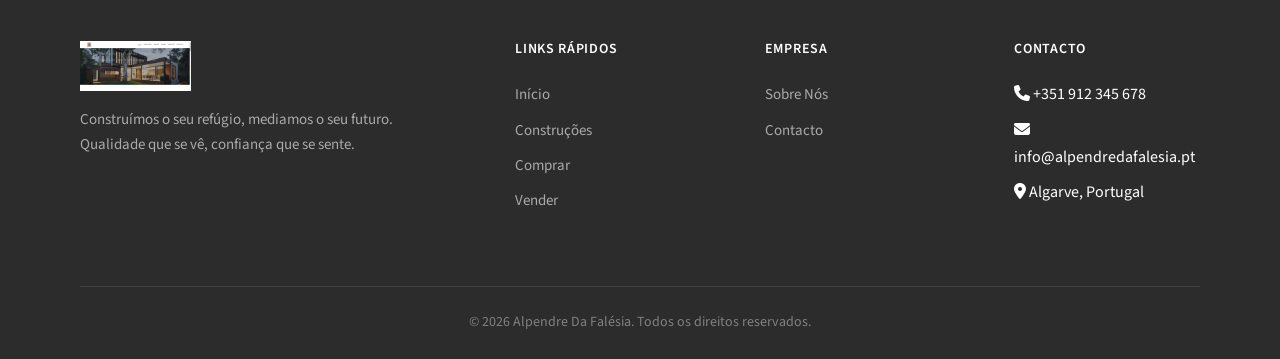
==== commit ac7d3f9b: "Use logo.png" ====
--- a/index.html
+++ b/index.html
@@ -15,7 +15,7 @@
     <header id="header" class="header">
         <div class="nav-container">
             <a href="index.html" class="logo">
-                <img src="assets/images/logo.svg" alt="Alpendre Da Falésia">
+                <img src="assets/images/logo.png" alt="Alpendre Da Falésia">
             </a>
             <nav class="nav-links">
                 <a href="index.html" class="active">Início</a>
@@ -56,7 +56,7 @@
                 </div>
             </div>
             <div class="hero-image">
-                <img src="assets/images/logo.svg" alt="Alpendre Da Falésia">
+                <img src="assets/images/logo.png" alt="Alpendre Da Falésia">
             </div>
         </div>
     </section>
@@ -186,7 +186,7 @@
         <div class="container">
             <div class="footer-grid">
                 <div class="footer-brand">
-                    <img src="assets/images/logo.svg" alt="Alpendre Da Falésia" style="height: 50px; margin-bottom: 16px;">
+                    <img src="assets/images/logo.png" alt="Alpendre Da Falésia" style="height: 50px; margin-bottom: 16px;">
                     <p>Construímos o seu refúgio, mediamos o seu futuro. Qualidade que se vê, confiança que se sente.</p>
                 </div>
                 <div class="footer-col">
